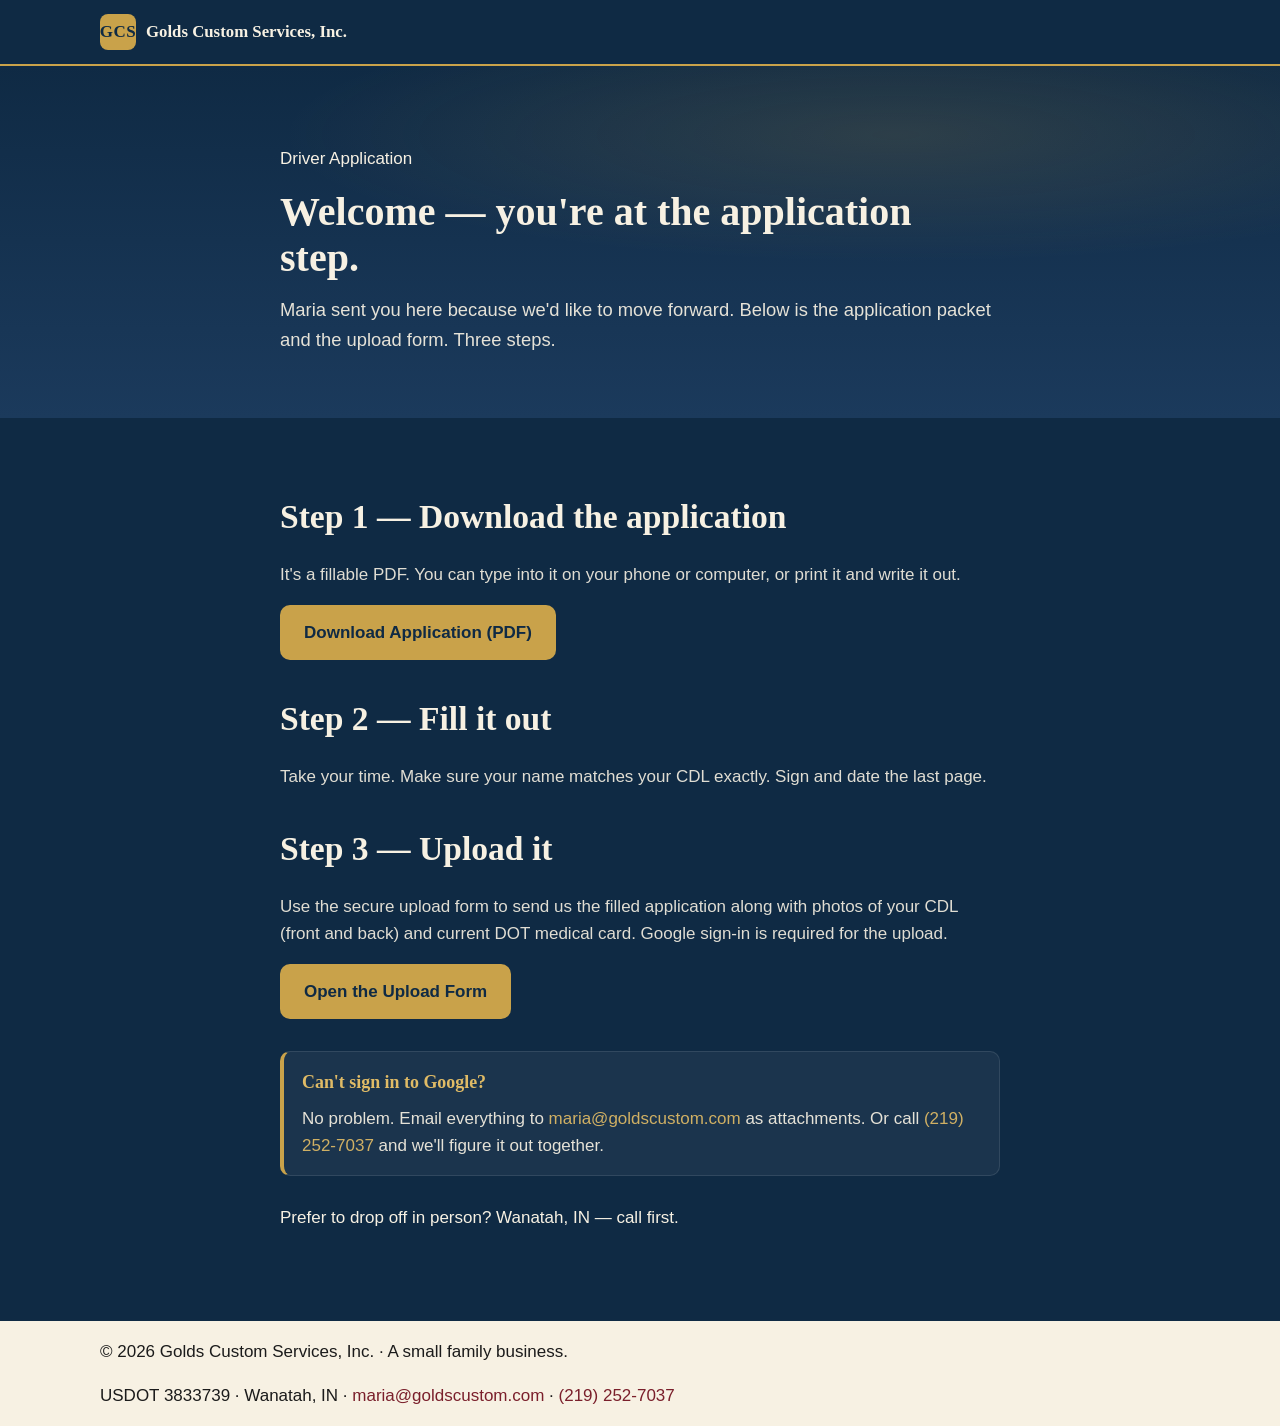
==== apply.html @ ddca77e8 "Initial commit via Netlify [skip ci]" ====
<!DOCTYPE html>
<html lang="en">
<head>
<meta charset="UTF-8" />
<meta name="viewport" content="width=device-width, initial-scale=1.0" />
<meta name="robots" content="noindex, nofollow" />
<title>Driver Application — Golds Custom Services</title>
<meta name="description" content="Driver application packet for Golds Custom Services." />
<meta name="theme-color" content="#0F2A44" />

<link rel="preconnect" href="https://docs.google.com" />
<link rel="stylesheet" href="styles.css" />
</head>
<body>

<header class="site-header" id="top">
  <div class="container nav-row">
    <a class="brand" href="/" aria-label="Golds Custom Services home">
      <span class="brand-mark">GCS</span>
      <span class="brand-name">Golds Custom Services, Inc.</span>
    </a>
  </div>
</header>

<main>

  <section class="hero" aria-label="Driver application">
    <div class="container" style="max-width: 760px;">
      <p class="kicker">Driver Application</p>
      <h1 style="font-family: Georgia, serif; font-size: clamp(1.8rem, 4vw, 2.5rem); color: var(--cream); margin: 8px 0 14px;">Welcome — you're at the application step.</h1>
      <p class="lede" style="color: var(--cream); opacity: .92;">Maria sent you here because we'd like to move forward. Below is the application packet and the upload form. Three steps.</p>
    </div>
  </section>

  <section class="section drivers" aria-label="Application steps">
    <div class="container" style="max-width: 760px;">

      <h2 class="how-it-works" style="margin-top: 0;">Step 1 — Download the application</h2>
      <p style="color: var(--cream); opacity: .9;">It's a fillable PDF. You can type into it on your phone or computer, or print it and write it out.</p>
      <div class="apply-block apply-block--two" style="margin-bottom: 32px;">
        <a class="btn btn-primary btn-download"
           href="Golds_Driver_App_W9_Mobile.pdf"
           target="_blank" rel="noopener" download>
          Download Application (PDF)
        </a>
      </div>

      <h2 class="how-it-works">Step 2 — Fill it out</h2>
      <p style="color: var(--cream); opacity: .9; margin-bottom: 32px;">Take your time. Make sure your name matches your CDL exactly. Sign and date the last page.</p>

      <h2 class="how-it-works">Step 3 — Upload it</h2>
      <p style="color: var(--cream); opacity: .9;">Use the secure upload form to send us the filled application along with photos of your CDL (front and back) and current DOT medical card. Google sign-in is required for the upload.</p>
      <div class="apply-block apply-block--two">
        <a class="btn btn-primary btn-online"
           href="https://docs.google.com/forms/d/e/1FAIpQLSdJqERzoP3X6xSrzCpv7_lyq_BpU5XStxze7qmbUYK9P8Y4fQ/viewform"
           target="_blank" rel="noopener">
          Open the Upload Form
        </a>
      </div>

      <div class="care-block" style="margin-top: 32px;">
        <h3>Can't sign in to Google?</h3>
        <p>No problem. Email everything to <a href="mailto:maria@goldscustom.com" style="color: var(--gold-2);">maria@goldscustom.com</a> as attachments. Or call <a href="tel:+12192527037" style="color: var(--gold-2);">(219) 252-7037</a> and we'll figure it out together.</p>
      </div>

      <p class="dropoff" style="margin-top: 28px;">Prefer to drop off in person? Wanatah, IN — call first.</p>

    </div>
  </section>

</main>

<footer class="site-footer">
  <div class="container footer-row">
    <p>&copy; <span id="year"></span> Golds Custom Services, Inc. &middot; A small family business.</p>
    <p>USDOT 3833739 &middot; Wanatah, IN &middot; <a href="mailto:maria@goldscustom.com">maria@goldscustom.com</a> &middot; <a href="tel:+12192527037">(219) 252-7037</a></p>
  </div>
</footer>

<script src="script.js" defer></script>
</body>
</html>
---- styles.css ----
/* ============================================================
   Golds Custom Services, Inc. — Warm Family Business palette
   navy, burgundy, cream, gold accent
   ============================================================ */

:root {
  --navy: #0F2A44;
  --navy-2: #1B3A5C;
  --burgundy: #7A1F2B;
  --burgundy-2: #9B2A38;
  --cream: #F7F1E3;
  --cream-2: #FBF6E9;
  --gold: #C9A24A;
  --gold-2: #E0BB66;
  --ink: #1B1B1B;
  --muted: #5A5A5A;
  --line: #E4DFCF;

  --max: 1120px;
  --radius: 10px;
  --shadow: 0 6px 24px rgba(15, 42, 68, .12);
  --shadow-lg: 0 14px 40px rgba(15, 42, 68, .18);

  --font-serif: Georgia, "Source Serif Pro", "Iowan Old Style", "Times New Roman", serif;
  --font-sans: -apple-system, BlinkMacSystemFont, "Segoe UI", Roboto, "Helvetica Neue", Arial, sans-serif;
}

* { box-sizing: border-box; }

html { scroll-behavior: smooth; }

body {
  margin: 0;
  font-family: var(--font-sans);
  font-size: 17px;
  line-height: 1.6;
  color: var(--ink);
  background: var(--cream);
  -webkit-font-smoothing: antialiased;
}

img { max-width: 100%; height: auto; display: block; }

a { color: var(--burgundy); text-decoration: none; }
a:hover, a:focus { text-decoration: underline; }

.container {
  width: 100%;
  max-width: var(--max);
  margin: 0 auto;
  padding: 0 20px;
}

.sr-only {
  position: absolute; width: 1px; height: 1px;
  padding: 0; margin: -1px; overflow: hidden;
  clip: rect(0,0,0,0); white-space: nowrap; border: 0;
}

/* ---------- Header / Nav ---------- */

.site-header {
  background: var(--navy);
  color: var(--cream);
  position: sticky; top: 0; z-index: 50;
  box-shadow: 0 2px 0 var(--gold);
}

.nav-row {
  display: flex; align-items: center; justify-content: space-between;
  padding: 14px 20px;
  gap: 12px;
}

.brand { display: flex; align-items: center; gap: 10px; color: var(--cream); }
.brand:hover { text-decoration: none; }
.brand-mark {
  background: var(--gold); color: var(--navy);
  font-family: var(--font-serif); font-weight: 700;
  width: 36px; height: 36px; border-radius: 8px;
  display: inline-flex; align-items: center; justify-content: center;
  letter-spacing: .5px;
}
.brand-name {
  font-family: var(--font-serif);
  font-size: 1.05rem;
  font-weight: 600;
}

.nav-list {
  display: flex; gap: 22px; list-style: none; margin: 0; padding: 0;
}
.nav-list a {
  color: var(--cream); font-weight: 500; padding: 6px 2px;
  border-bottom: 2px solid transparent;
}
.nav-list a:hover, .nav-list a:focus {
  text-decoration: none; border-bottom-color: var(--gold);
}

.nav-toggle {
  display: none; background: transparent; border: 0; cursor: pointer;
  width: 40px; height: 40px; padding: 0;
}
.nav-toggle .bar {
  display: block; width: 22px; height: 2px; background: var(--cream); margin: 5px auto;
}

@media (max-width: 720px) {
  .nav-toggle { display: inline-block; }
  .nav-list {
    position: absolute; top: 100%; right: 0; left: 0;
    background: var(--navy); flex-direction: column; gap: 0;
    padding: 6px 0; display: none;
    border-top: 1px solid rgba(255,255,255,.08);
  }
  .nav-list.is-open { display: flex; }
  .nav-list li { width: 100%; }
  .nav-list a { display: block; padding: 14px 20px; }
}

/* ---------- Hero ---------- */

.hero {
  background:
    radial-gradient(80% 60% at 70% 20%, rgba(201,162,74,.15), transparent 60%),
    linear-gradient(180deg, var(--navy) 0%, var(--navy-2) 100%);
  color: var(--cream);
  padding: 64px 0 56px;
}

.hero-grid {
  display: grid;
  grid-template-columns: 1.05fr .95fr;
  gap: 40px;
  align-items: center;
}

.hero h1 {
  font-family: var(--font-serif);
  font-size: clamp(1.9rem, 4.5vw, 2.85rem);
  line-height: 1.15;
  margin: 0 0 14px;
  color: var(--cream);
}

.hero .lede {
  font-size: 1.15rem;
  margin: 0 0 8px;
  color: var(--cream);
}

.hero .sub {
  color: var(--gold-2);
  margin: 0 0 24px;
  font-weight: 500;
}

.cta-row { display: flex; flex-wrap: wrap; gap: 12px; }

.btn {
  display: inline-block;
  padding: 12px 22px;
  border-radius: var(--radius);
  font-weight: 600;
  border: 2px solid transparent;
  transition: transform .05s ease, background .15s ease, color .15s ease, border-color .15s ease;
}
.btn:hover, .btn:focus { text-decoration: none; transform: translateY(-1px); }
.btn-primary {
  background: var(--gold); color: var(--navy);
}
.btn-primary:hover, .btn-primary:focus { background: var(--gold-2); }
.btn-secondary {
  background: transparent; color: var(--cream);
  border-color: var(--cream);
}
.btn-secondary:hover, .btn-secondary:focus {
  background: var(--cream); color: var(--navy);
}

.hero-photo img {
  border-radius: var(--radius);
  box-shadow: var(--shadow-lg);
  width: 100%;
  max-width: 560px;
  margin-left: auto;
}

@media (max-width: 820px) {
  .hero-grid { grid-template-columns: 1fr; gap: 24px; }
  .hero-photo img { margin: 0 auto; }
}

/* ---------- Generic section ---------- */

.section { padding: 72px 0; }
.section h2 {
  font-family: var(--font-serif);
  font-size: clamp(1.6rem, 3.5vw, 2.1rem);
  margin: 0 0 14px;
  color: var(--navy);
}
.lede { font-size: 1.08rem; color: var(--muted); }

/* ---------- About ---------- */

.about { background: var(--cream-2); }
.about-grid {
  display: grid;
  grid-template-columns: 1.1fr .9fr;
  gap: 40px;
  align-items: center;
}
.about-copy p { margin: 0 0 14px; }
.value-list {
  list-style: none; padding: 0; margin: 18px 0 0;
  display: grid; gap: 10px;
}
.value-list li {
  background: #fff;
  border: 1px solid var(--line);
  border-left: 4px solid var(--burgundy);
  padding: 12px 14px;
  border-radius: 8px;
}
.about-photo {
  margin: 0;
}
.about-photo img {
  width: 100%;
  border-radius: var(--radius);
  box-shadow: var(--shadow);
  border: 1px solid var(--line);
}
.about-photo figcaption {
  text-align: center;
  font-size: .92rem;
  color: var(--muted);
  margin-top: 8px;
  font-style: italic;
}

@media (max-width: 820px) {
  .about-grid { grid-template-columns: 1fr; gap: 24px; }
}

/* ---------- Drivers ---------- */

.drivers {
  background: var(--navy);
  color: var(--cream);
}
.drivers h2 { color: var(--cream); }
.drivers .lede { color: var(--gold-2); }

.drivers-grid {
  display: grid;
  grid-template-columns: 1.1fr .9fr;
  gap: 40px;
  align-items: center;
}

.reasons {
  list-style: none; counter-reset: r;
  padding: 0; margin: 18px 0 28px;
  display: grid; gap: 10px;
}
.reasons li {
  position: relative;
  padding: 14px 14px 14px 56px;
  background: rgba(255,255,255,.04);
  border: 1px solid rgba(255,255,255,.08);
  border-radius: 10px;
  counter-increment: r;
}
.reasons li::before {
  content: counter(r);
  position: absolute; left: 12px; top: 50%; transform: translateY(-50%);
  width: 32px; height: 32px; border-radius: 50%;
  background: var(--gold); color: var(--navy);
  display: inline-flex; align-items: center; justify-content: center;
  font-weight: 700; font-family: var(--font-serif);
}
.reasons strong { color: var(--cream); }

.care-block {
  background: rgba(255,255,255,.05);
  border: 1px solid rgba(255,255,255,.1);
  border-left: 4px solid var(--gold);
  border-radius: 10px;
  padding: 16px 18px;
  margin: 8px 0 22px;
}
.care-block h3 {
  margin: 0 0 8px;
  font-family: var(--font-serif);
  color: var(--gold-2);
  font-size: 1.12rem;
}
.care-block p {
  margin: 0;
  color: var(--cream);
  opacity: .92;
}

.brokers-note {
  margin-top: 14px;
  font-size: .92rem;
  color: var(--muted);
  border-top: 1px dashed var(--line);
  padding-top: 12px;
}

.apply-block {
  margin-top: 8px;
}
.apply-block .reassurance {
  margin: 12px 0 0;
  color: var(--cream);
  opacity: .85;
  font-size: .98rem;
}

.drivers-photo { margin: 0; }
.drivers-photo img {
  width: 100%;
  border-radius: var(--radius);
  box-shadow: var(--shadow-lg);
}

@media (max-width: 820px) {
  .drivers-grid { grid-template-columns: 1fr; gap: 24px; }
}

/* ---------- Contact ---------- */

.contact { background: var(--cream); }
.contact-grid {
  display: grid;
  grid-template-columns: 1fr;
  gap: 28px;
  align-items: start;
  max-width: 760px;
  margin: 0 auto;
}
.contact-list {
  list-style: none; padding: 0; margin: 16px 0 0;
  display: grid; gap: 12px;
}
.contact-list li {
  display: grid;
  grid-template-columns: 70px 1fr;
  align-items: center;
  background: #fff;
  border: 1px solid var(--line);
  border-radius: 8px;
  padding: 12px 14px;
}
.contact-list .label {
  font-weight: 600; color: var(--navy);
  font-family: var(--font-serif);
}
.contact-form {
  background: #fff;
  border: 1px solid var(--line);
  border-radius: var(--radius);
  padding: 8px;
  box-shadow: var(--shadow);
  min-height: 540px;
  width: 100%;
}
.contact-form iframe {
  display: block;
  width: 100% !important;
  max-width: 100%;
  height: 1100px;
  border: 0;
  border-radius: 6px;
}

@media (max-width: 720px) {
  .contact-form { padding: 4px; min-height: 0; }
  .contact-form iframe { height: 1600px; }
}

@media (max-width: 820px) {
  .contact-grid { grid-template-columns: 
/* ---------- Drivers — Hiring section ---------- */

.kicker {
  display: inline-block;
  background: var(--gold);
  color: var(--navy);
  font-weight: 700;
  letter-spacing: .12em;
  text-transform: uppercase;
  font-size: .78rem;
  padding: 4px 10px;
  border-radius: 4px;
  margin: 0 0 10px;
}

.benefits {
  list-style: none; padding: 0; margin: 16px 0 18px;
  display: grid; gap: 10px;
}
.benefits li {
  background: rgba(255,255,255,.04);
  border: 1px solid rgba(255,255,255,.08);
  border-left: 3px solid var(--gold);
  border-radius: 8px;
  padding: 12px 14px;
}
.benefits strong { color: var(--cream); display: block; margin-bottom: 2px; }

.requirements {
  margin: 6px 0 18px;
  color: var(--cream);
  opacity: .9;
  font-size: .98rem;
  border-top: 1px dashed rgba(255,255,255,.2);
  border-bottom: 1px dashed rgba(255,255,255,.2);
  padding: 12px 0;
}

.btn-download::before {
  content: "↓ ";
  font-weight: 700;
  margin-right: 4px;
}

.steps {
  list-style: none; counter-reset: step;
  padding: 0; margin: 22px 0 14px;
  display: grid; gap: 12px;
}
.steps li {
  position: relative;
  padding: 14px 14px 14px 60px;
  background: rgba(255,255,255,.04);
  border: 1px solid rgba(255,255,255,.08);
  border-radius: 10px;
  counter-increment: step;
}
.steps li::before {
  content: counter(step);
  position: absolute; left: 12px; top: 16px;
  width: 36px; height: 36px; border-radius: 50%;
  background: var(--gold); color: var(--navy);
  display: inline-flex; align-items: center; justify-content: center;
  font-weight: 700; font-family: var(--font-serif);
  font-size: 1.05rem;
}
.steps h4 {
  margin: 0 0 4px;
  font-family: var(--font-serif);
  color: var(--cream);
  font-size: 1.05rem;
}
.steps p {
  margin: 0;
  color: var(--cream);
  opacity: .88;
  font-size: .96rem;
}
.steps a { color: var(--gold-2); }
.steps a:hover { color: var(--cream); }

.dropoff {
  margin-top: 14px;
  font-size: .95rem;
  color: var(--gold-2);
  font-style: italic;
}

/* ---------- Apply block: two CTAs side-by-side ---------- */
.apply-block--two {
  display: flex;
  flex-wrap: wrap;
  gap: 12px;
  align-items: center;
  margin: 8px 0 18px;
}
.apply-block--two .btn { margin: 0; }
.btn-online::before {
  content: "↗ ";
  font-weight: 700;
  margin-right: 4px;
}

.how-it-works {
  margin: 26px 0 8px;
  font-family: var(--font-serif);
  color: var(--gold-2);
  font-size: 1.18rem;
  letter-spacing: .01em;
}
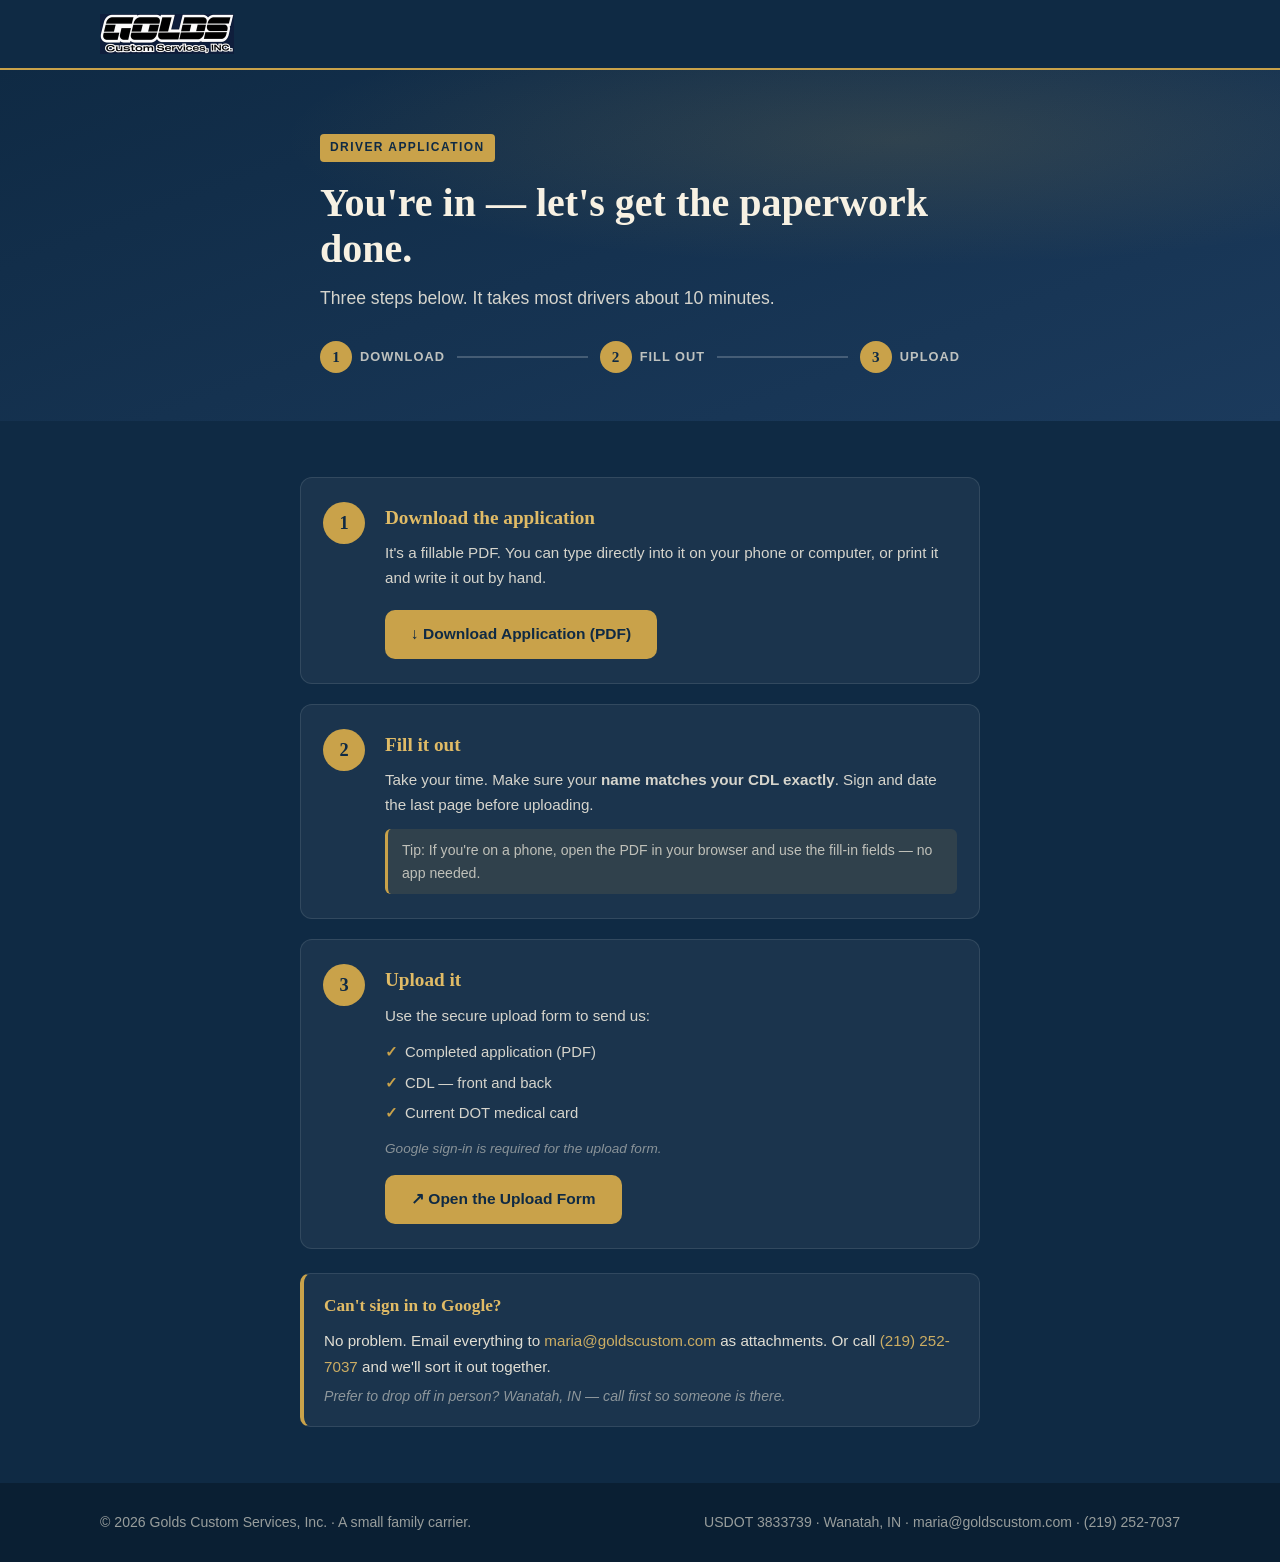
==== commit f88d3d16: "Redesign: drivers-first copy, real logo, enhanced photos, favicon - index.html: driver-first headlin" ====
--- a/apply.html
+++ b/apply.html
@@ -8,6 +8,7 @@
 <meta name="description" content="Driver application packet for Golds Custom Services." />
 <meta name="theme-color" content="#0F2A44" />
 
+<link rel="icon" type="image/png" href="img/favicon.png" />
 <link rel="preconnect" href="https://docs.google.com" />
 <link rel="stylesheet" href="styles.css" />
 </head>
@@ -16,54 +17,86 @@
 <header class="site-header" id="top">
   <div class="container nav-row">
     <a class="brand" href="/" aria-label="Golds Custom Services home">
-      <span class="brand-mark">GCS</span>
-      <span class="brand-name">Golds Custom Services, Inc.</span>
+      <img src="img/logo-nav.png" alt="Golds Custom Services, Inc." class="brand-logo" width="134" height="40" />
     </a>
   </div>
 </header>
 
 <main>
 
-  <section class="hero" aria-label="Driver application">
-    <div class="container" style="max-width: 760px;">
+  <section class="hero apply-hero" aria-label="Driver application">
+    <div class="container apply-hero-inner">
       <p class="kicker">Driver Application</p>
-      <h1 style="font-family: Georgia, serif; font-size: clamp(1.8rem, 4vw, 2.5rem); color: var(--cream); margin: 8px 0 14px;">Welcome — you're at the application step.</h1>
-      <p class="lede" style="color: var(--cream); opacity: .92;">Maria sent you here because we'd like to move forward. Below is the application packet and the upload form. Three steps.</p>
+      <h1>You're in — let's get the paperwork done.</h1>
+      <p class="lede apply-lede">Three steps below. It takes most drivers about 10 minutes.</p>
+      <div class="apply-progress" aria-label="Application steps overview">
+        <div class="progress-step">
+          <span class="progress-num">1</span>
+          <span class="progress-label">Download</span>
+        </div>
+        <span class="progress-connector" aria-hidden="true"></span>
+        <div class="progress-step">
+          <span class="progress-num">2</span>
+          <span class="progress-label">Fill Out</span>
+        </div>
+        <span class="progress-connector" aria-hidden="true"></span>
+        <div class="progress-step">
+          <span class="progress-num">3</span>
+          <span class="progress-label">Upload</span>
+        </div>
+      </div>
     </div>
   </section>
 
-  <section class="section drivers" aria-label="Application steps">
-    <div class="container" style="max-width: 760px;">
+  <section class="section apply-steps" aria-label="Application steps">
+    <div class="container apply-container">
 
-      <h2 class="how-it-works" style="margin-top: 0;">Step 1 — Download the application</h2>
-      <p style="color: var(--cream); opacity: .9;">It's a fillable PDF. You can type into it on your phone or computer, or print it and write it out.</p>
-      <div class="apply-block apply-block--two" style="margin-bottom: 32px;">
-        <a class="btn btn-primary btn-download"
-           href="Golds_Driver_App_W9_Mobile.pdf"
-           target="_blank" rel="noopener" download>
-          Download Application (PDF)
-        </a>
+      <div class="apply-step-card">
+        <div class="apply-step-num" aria-hidden="true">1</div>
+        <div class="apply-step-body">
+          <h2>Download the application</h2>
+          <p>It's a fillable PDF. You can type directly into it on your phone or computer, or print it and write it out by hand.</p>
+          <a class="btn btn-primary btn-download"
+             href="golds_driver_app_w9_mobile.pdf"
+             target="_blank" rel="noopener" download>
+            Download Application (PDF)
+          </a>
+        </div>
       </div>
 
-      <h2 class="how-it-works">Step 2 — Fill it out</h2>
-      <p style="color: var(--cream); opacity: .9; margin-bottom: 32px;">Take your time. Make sure your name matches your CDL exactly. Sign and date the last page.</p>
-
-      <h2 class="how-it-works">Step 3 — Upload it</h2>
-      <p style="color: var(--cream); opacity: .9;">Use the secure upload form to send us the filled application along with photos of your CDL (front and back) and current DOT medical card. Google sign-in is required for the upload.</p>
-      <div class="apply-block apply-block--two">
-        <a class="btn btn-primary btn-online"
-           href="https://docs.google.com/forms/d/e/1FAIpQLSdJqERzoP3X6xSrzCpv7_lyq_BpU5XStxze7qmbUYK9P8Y4fQ/viewform"
-           target="_blank" rel="noopener">
-          Open the Upload Form
-        </a>
+      <div class="apply-step-card">
+        <div class="apply-step-num" aria-hidden="true">2</div>
+        <div class="apply-step-body">
+          <h2>Fill it out</h2>
+          <p>Take your time. Make sure your <strong>name matches your CDL exactly</strong>. Sign and date the last page before uploading.</p>
+          <p class="apply-tip">Tip: If you're on a phone, open the PDF in your browser and use the fill-in fields — no app needed.</p>
+        </div>
       </div>
 
-      <div class="care-block" style="margin-top: 32px;">
-        <h3>Can't sign in to Google?</h3>
-        <p>No problem. Email everything to <a href="mailto:maria@goldscustom.com" style="color: var(--gold-2);">maria@goldscustom.com</a> as attachments. Or call <a href="tel:+12192527037" style="color: var(--gold-2);">(219) 252-7037</a> and we'll figure it out together.</p>
+      <div class="apply-step-card">
+        <div class="apply-step-num" aria-hidden="true">3</div>
+        <div class="apply-step-body">
+          <h2>Upload it</h2>
+          <p>Use the secure upload form to send us:</p>
+          <ul class="upload-checklist">
+            <li>Completed application (PDF)</li>
+            <li>CDL — front and back</li>
+            <li>Current DOT medical card</li>
+          </ul>
+          <p class="apply-note-small">Google sign-in is required for the upload form.</p>
+          <a class="btn btn-primary btn-online"
+             href="https://docs.google.com/forms/d/e/1FAIpQLSdJqERzoP3X6xSrzCpv7_lyq_BpU5XStxze7qmbUYK9P8Y4fQ/viewform"
+             target="_blank" rel="noopener">
+            Open the Upload Form
+          </a>
+        </div>
       </div>
 
-      <p class="dropoff" style="margin-top: 28px;">Prefer to drop off in person? Wanatah, IN — call first.</p>
+      <div class="care-block apply-fallback">
+        <h3>Can't sign in to Google?</h3>
+        <p>No problem. Email everything to <a href="mailto:maria@goldscustom.com">maria@goldscustom.com</a> as attachments. Or call <a href="tel:+12192527037">(219) 252-7037</a> and we'll sort it out together.</p>
+        <p class="dropoff-note">Prefer to drop off in person? Wanatah, IN — call first so someone is there.</p>
+      </div>
 
     </div>
   </section>
@@ -72,7 +105,7 @@
 
 <footer class="site-footer">
   <div class="container footer-row">
-    <p>&copy; <span id="year"></span> Golds Custom Services, Inc. &middot; A small family business.</p>
+    <p>&copy; <span id="year"></span> Golds Custom Services, Inc. &middot; A small family carrier.</p>
     <p>USDOT 3833739 &middot; Wanatah, IN &middot; <a href="mailto:maria@goldscustom.com">maria@goldscustom.com</a> &middot; <a href="tel:+12192527037">(219) 252-7037</a></p>
   </div>
 </footer>
--- a/styles.css
+++ b/styles.css
@@ -1,46 +1,47 @@
 /* ============================================================
-   Golds Custom Services, Inc. — Warm Family Business palette
-   navy, burgundy, cream, gold accent
+   Golds Custom Services, Inc.
+   Palette: navy, burgundy, cream, gold
    ============================================================ */
 
 :root {
-  --navy: #0F2A44;
-  --navy-2: #1B3A5C;
-  --burgundy: #7A1F2B;
+  --navy:       #0F2A44;
+  --navy-2:     #1B3A5C;
+  --navy-3:     #0A1F33;
+  --burgundy:   #7A1F2B;
   --burgundy-2: #9B2A38;
-  --cream: #F7F1E3;
-  --cream-2: #FBF6E9;
-  --gold: #C9A24A;
-  --gold-2: #E0BB66;
-  --ink: #1B1B1B;
-  --muted: #5A5A5A;
-  --line: #E4DFCF;
-
-  --max: 1120px;
-  --radius: 10px;
-  --shadow: 0 6px 24px rgba(15, 42, 68, .12);
-  --shadow-lg: 0 14px 40px rgba(15, 42, 68, .18);
+  --cream:      #F7F1E3;
+  --cream-2:    #FBF6E9;
+  --gold:       #C9A24A;
+  --gold-2:     #E0BB66;
+  --ink:        #1B1B1B;
+  --muted:      #5A5A5A;
+  --line:       #E4DFCF;
+
+  --max:       1120px;
+  --radius:    10px;
+  --shadow:    0 4px 18px rgba(15, 42, 68, .10);
+  --shadow-lg: 0 12px 36px rgba(15, 42, 68, .18);
 
   --font-serif: Georgia, "Source Serif Pro", "Iowan Old Style", "Times New Roman", serif;
-  --font-sans: -apple-system, BlinkMacSystemFont, "Segoe UI", Roboto, "Helvetica Neue", Arial, sans-serif;
-}
-
-* { box-sizing: border-box; }
-
+  --font-sans:  -apple-system, BlinkMacSystemFont, "Segoe UI", Roboto, "Helvetica Neue", Arial, sans-serif;
+}
+
+/* ---------- Reset & Base ---------- */
+
+*, *::before, *::after { box-sizing: border-box; }
 html { scroll-behavior: smooth; }
 
 body {
   margin: 0;
   font-family: var(--font-sans);
   font-size: 17px;
-  line-height: 1.6;
+  line-height: 1.65;
   color: var(--ink);
   background: var(--cream);
   -webkit-font-smoothing: antialiased;
 }
 
 img { max-width: 100%; height: auto; display: block; }
-
 a { color: var(--burgundy); text-decoration: none; }
 a:hover, a:focus { text-decoration: underline; }
 
@@ -57,6 +58,9 @@
   clip: rect(0,0,0,0); white-space: nowrap; border: 0;
 }
 
+/* ---------- Scroll offset for sticky nav ---------- */
+[id] { scroll-margin-top: 72px; }
+
 /* ---------- Header / Nav ---------- */
 
 .site-header {
@@ -72,19 +76,14 @@
   gap: 12px;
 }
 
-.brand { display: flex; align-items: center; gap: 10px; color: var(--cream); }
-.brand:hover { text-decoration: none; }
-.brand-mark {
-  background: var(--gold); color: var(--navy);
-  font-family: var(--font-serif); font-weight: 700;
-  width: 36px; height: 36px; border-radius: 8px;
-  display: inline-flex; align-items: center; justify-content: center;
-  letter-spacing: .5px;
-}
-.brand-name {
-  font-family: var(--font-serif);
-  font-size: 1.05rem;
-  font-weight: 600;
+.brand { display: flex; align-items: center; color: var(--cream); }
+.brand:hover { text-decoration: none; opacity: .88; }
+
+.brand-logo {
+  display: block;
+  height: 40px;
+  width: auto;
+  max-width: 200px;
 }
 
 .nav-list {
@@ -93,6 +92,7 @@
 .nav-list a {
   color: var(--cream); font-weight: 500; padding: 6px 2px;
   border-bottom: 2px solid transparent;
+  transition: border-color .15s;
 }
 .nav-list a:hover, .nav-list a:focus {
   text-decoration: none; border-bottom-color: var(--gold);
@@ -113,20 +113,66 @@
     background: var(--navy); flex-direction: column; gap: 0;
     padding: 6px 0; display: none;
     border-top: 1px solid rgba(255,255,255,.08);
+    box-shadow: 0 8px 20px rgba(0,0,0,.25);
   }
   .nav-list.is-open { display: flex; }
   .nav-list li { width: 100%; }
   .nav-list a { display: block; padding: 14px 20px; }
 }
 
+/* ---------- Buttons ---------- */
+
+.btn {
+  display: inline-block;
+  padding: 13px 24px;
+  border-radius: var(--radius);
+  font-weight: 600;
+  font-size: .97rem;
+  border: 2px solid transparent;
+  transition: transform .06s ease, background .15s ease, color .15s ease, border-color .15s ease;
+  cursor: pointer;
+  line-height: 1.2;
+}
+.btn:hover, .btn:focus { text-decoration: none; transform: translateY(-2px); }
+.btn:active { transform: translateY(0); }
+
+.btn-primary  { background: var(--gold); color: var(--navy); }
+.btn-primary:hover, .btn-primary:focus { background: var(--gold-2); }
+
+.btn-secondary {
+  background: transparent; color: var(--cream);
+  border-color: rgba(255,255,255,.65);
+}
+.btn-secondary:hover, .btn-secondary:focus {
+  background: var(--cream); color: var(--navy); border-color: var(--cream);
+}
+
+.btn-download::before { content: "↓ "; font-weight: 700; }
+.btn-online::before   { content: "↗ "; font-weight: 700; }
+
+/* ---------- Kicker badge ---------- */
+
+.kicker {
+  display: inline-block;
+  background: var(--gold);
+  color: var(--navy);
+  font-weight: 700;
+  letter-spacing: .12em;
+  text-transform: uppercase;
+  font-size: .75rem;
+  padding: 4px 10px;
+  border-radius: 4px;
+  margin: 0 0 10px;
+}
+
 /* ---------- Hero ---------- */
 
 .hero {
   background:
     radial-gradient(80% 60% at 70% 20%, rgba(201,162,74,.15), transparent 60%),
-    linear-gradient(180deg, var(--navy) 0%, var(--navy-2) 100%);
-  color: var(--cream);
-  padding: 64px 0 56px;
+    linear-gradient(160deg, var(--navy) 0%, var(--navy-2) 100%);
+  color: var(--cream);
+  padding: 64px 0 0;
 }
 
 .hero-grid {
@@ -134,50 +180,35 @@
   grid-template-columns: 1.05fr .95fr;
   gap: 40px;
   align-items: center;
+  padding-bottom: 56px;
+}
+
+.hero-eyebrow {
+  font-size: .8rem;
+  font-weight: 600;
+  letter-spacing: .1em;
+  text-transform: uppercase;
+  color: var(--gold-2);
+  margin: 0 0 14px;
+  opacity: .9;
 }
 
 .hero h1 {
   font-family: var(--font-serif);
-  font-size: clamp(1.9rem, 4.5vw, 2.85rem);
-  line-height: 1.15;
-  margin: 0 0 14px;
+  font-size: clamp(1.85rem, 4.2vw, 2.75rem);
+  line-height: 1.18;
+  margin: 0 0 16px;
   color: var(--cream);
 }
 
 .hero .lede {
-  font-size: 1.15rem;
-  margin: 0 0 8px;
-  color: var(--cream);
-}
-
-.hero .sub {
-  color: var(--gold-2);
-  margin: 0 0 24px;
-  font-weight: 500;
+  font-size: 1.1rem;
+  margin: 0 0 28px;
+  color: rgba(247,241,227,.85);
+  line-height: 1.65;
 }
 
 .cta-row { display: flex; flex-wrap: wrap; gap: 12px; }
-
-.btn {
-  display: inline-block;
-  padding: 12px 22px;
-  border-radius: var(--radius);
-  font-weight: 600;
-  border: 2px solid transparent;
-  transition: transform .05s ease, background .15s ease, color .15s ease, border-color .15s ease;
-}
-.btn:hover, .btn:focus { text-decoration: none; transform: translateY(-1px); }
-.btn-primary {
-  background: var(--gold); color: var(--navy);
-}
-.btn-primary:hover, .btn-primary:focus { background: var(--gold-2); }
-.btn-secondary {
-  background: transparent; color: var(--cream);
-  border-color: var(--cream);
-}
-.btn-secondary:hover, .btn-secondary:focus {
-  background: var(--cream); color: var(--navy);
-}
 
 .hero-photo img {
   border-radius: var(--radius);
@@ -187,142 +218,222 @@
   margin-left: auto;
 }
 
+/* Trust bar */
+.trust-bar {
+  background: var(--navy-3);
+  border-top: 1px solid rgba(255,255,255,.08);
+  padding: 13px 0;
+}
+.trust-bar-inner {
+  display: flex;
+  flex-wrap: wrap;
+  align-items: center;
+  justify-content: center;
+  gap: 4px 0;
+}
+.trust-item {
+  font-size: .8rem;
+  color: rgba(247,241,227,.7);
+  padding: 0 18px;
+  white-space: nowrap;
+}
+.trust-item strong { color: var(--gold-2); }
+.trust-divider {
+  width: 1px; height: 14px;
+  background: rgba(255,255,255,.18);
+  flex-shrink: 0;
+}
+
 @media (max-width: 820px) {
-  .hero-grid { grid-template-columns: 1fr; gap: 24px; }
+  .hero-grid { grid-template-columns: 1fr; gap: 24px; padding-bottom: 40px; }
   .hero-photo img { margin: 0 auto; }
+  .trust-divider { display: none; }
+  .trust-item { padding: 3px 12px; }
 }
 
 /* ---------- Generic section ---------- */
 
 .section { padding: 72px 0; }
+
 .section h2 {
   font-family: var(--font-serif);
   font-size: clamp(1.6rem, 3.5vw, 2.1rem);
   margin: 0 0 14px;
   color: var(--navy);
 }
-.lede { font-size: 1.08rem; color: var(--muted); }
-
-/* ---------- About ---------- */
-
-.about { background: var(--cream-2); }
-.about-grid {
+
+/* ---------- Why Golds (about) ---------- */
+
+.why { background: var(--cream-2); }
+
+.why-grid {
   display: grid;
   grid-template-columns: 1.1fr .9fr;
-  gap: 40px;
+  gap: 48px;
   align-items: center;
 }
-.about-copy p { margin: 0 0 14px; }
+
+.why-copy p { margin: 0 0 14px; }
+
 .value-list {
-  list-style: none; padding: 0; margin: 18px 0 0;
+  list-style: none; padding: 0; margin: 22px 0 0;
   display: grid; gap: 10px;
 }
 .value-list li {
   background: #fff;
   border: 1px solid var(--line);
   border-left: 4px solid var(--burgundy);
-  padding: 12px 14px;
+  padding: 13px 16px;
   border-radius: 8px;
-}
-.about-photo {
-  margin: 0;
-}
-.about-photo img {
+  font-size: .97rem;
+}
+
+.why-photo { margin: 0; }
+.why-photo img {
   width: 100%;
   border-radius: var(--radius);
   box-shadow: var(--shadow);
   border: 1px solid var(--line);
 }
-.about-photo figcaption {
+.why-photo figcaption {
   text-align: center;
-  font-size: .92rem;
+  font-size: .88rem;
   color: var(--muted);
   margin-top: 8px;
   font-style: italic;
 }
 
 @media (max-width: 820px) {
-  .about-grid { grid-template-columns: 1fr; gap: 24px; }
-}
-
-/* ---------- Drivers ---------- */
+  .why-grid { grid-template-columns: 1fr; gap: 28px; }
+  .why-photo { order: -1; }
+}
+
+/* ---------- Drivers / Hiring ---------- */
 
 .drivers {
   background: var(--navy);
   color: var(--cream);
 }
 .drivers h2 { color: var(--cream); }
-.drivers .lede { color: var(--gold-2); }
+.drivers .lede {
+  color: rgba(247,241,227,.8);
+  font-size: 1.05rem;
+  margin: 0 0 24px;
+}
 
 .drivers-grid {
   display: grid;
-  grid-template-columns: 1.1fr .9fr;
-  gap: 40px;
-  align-items: center;
-}
-
-.reasons {
-  list-style: none; counter-reset: r;
-  padding: 0; margin: 18px 0 28px;
+  grid-template-columns: 1.15fr .85fr;
+  gap: 48px;
+  align-items: start;
+}
+
+/* Benefit cards */
+.benefits {
+  list-style: none; padding: 0; margin: 0 0 22px;
   display: grid; gap: 10px;
 }
-.reasons li {
+.benefits li {
+  display: flex;
+  align-items: flex-start;
+  gap: 14px;
+  background: rgba(255,255,255,.05);
+  border: 1px solid rgba(255,255,255,.09);
+  border-left: 3px solid var(--gold);
+  border-radius: 9px;
+  padding: 14px 16px;
+}
+.benefit-icon {
+  font-size: 1.25rem;
+  line-height: 1;
+  flex-shrink: 0;
+  margin-top: 3px;
+}
+.benefits strong {
+  color: var(--cream);
+  display: block;
+  margin-bottom: 3px;
+  font-size: .97rem;
+}
+.benefits li div {
+  font-size: .94rem;
+  color: rgba(247,241,227,.82);
+  line-height: 1.55;
+}
+
+.requirements {
+  margin: 0 0 20px;
+  color: rgba(247,241,227,.85);
+  font-size: .94rem;
+  border-top: 1px dashed rgba(255,255,255,.18);
+  border-bottom: 1px dashed rgba(255,255,255,.18);
+  padding: 12px 0;
+}
+
+.apply-block { margin: 0 0 28px; }
+.apply-note {
+  margin: 10px 0 0;
+  font-size: .88rem;
+  color: rgba(247,241,227,.6);
+  font-style: italic;
+}
+
+/* How it works */
+.how-it-works {
+  margin: 0 0 10px;
+  font-family: var(--font-serif);
+  color: var(--gold-2);
+  font-size: 1.12rem;
+  letter-spacing: .01em;
+}
+
+.steps {
+  list-style: none; counter-reset: step;
+  padding: 0; margin: 0 0 16px;
+  display: grid; gap: 10px;
+}
+.steps li {
   position: relative;
-  padding: 14px 14px 14px 56px;
+  padding: 14px 16px 14px 62px;
   background: rgba(255,255,255,.04);
   border: 1px solid rgba(255,255,255,.08);
   border-radius: 10px;
-  counter-increment: r;
-}
-.reasons li::before {
-  content: counter(r);
-  position: absolute; left: 12px; top: 50%; transform: translateY(-50%);
-  width: 32px; height: 32px; border-radius: 50%;
+  counter-increment: step;
+}
+.steps li::before {
+  content: counter(step);
+  position: absolute; left: 14px; top: 14px;
+  width: 34px; height: 34px; border-radius: 50%;
   background: var(--gold); color: var(--navy);
   display: inline-flex; align-items: center; justify-content: center;
   font-weight: 700; font-family: var(--font-serif);
-}
-.reasons strong { color: var(--cream); }
-
-.care-block {
-  background: rgba(255,255,255,.05);
-  border: 1px solid rgba(255,255,255,.1);
-  border-left: 4px solid var(--gold);
-  border-radius: 10px;
-  padding: 16px 18px;
-  margin: 8px 0 22px;
-}
-.care-block h3 {
-  margin: 0 0 8px;
+  font-size: 1rem;
+}
+.steps h4 {
+  margin: 0 0 4px;
   font-family: var(--font-serif);
+  color: var(--cream);
+  font-size: 1rem;
+}
+.steps p {
+  margin: 0;
+  color: rgba(247,241,227,.8);
+  font-size: .93rem;
+  line-height: 1.55;
+}
+.steps a { color: var(--gold-2); }
+.steps a:hover { color: var(--cream); }
+
+.dropoff {
+  margin: 0;
+  font-size: .93rem;
   color: var(--gold-2);
-  font-size: 1.12rem;
-}
-.care-block p {
-  margin: 0;
-  color: var(--cream);
-  opacity: .92;
-}
-
-.brokers-note {
-  margin-top: 14px;
-  font-size: .92rem;
-  color: var(--muted);
-  border-top: 1px dashed var(--line);
-  padding-top: 12px;
-}
-
-.apply-block {
-  margin-top: 8px;
-}
-.apply-block .reassurance {
-  margin: 12px 0 0;
-  color: var(--cream);
-  opacity: .85;
-  font-size: .98rem;
-}
-
-.drivers-photo { margin: 0; }
+  font-style: italic;
+}
+.dropoff a { color: var(--gold-2); }
+.dropoff a:hover { color: var(--cream); }
+
+.drivers-photo { margin: 0; position: sticky; top: 90px; }
 .drivers-photo img {
   width: 100%;
   border-radius: var(--radius);
@@ -330,27 +441,40 @@
 }
 
 @media (max-width: 820px) {
-  .drivers-grid { grid-template-columns: 1fr; gap: 24px; }
+  .drivers-grid { grid-template-columns: 1fr; gap: 28px; }
+  .drivers-photo { position: static; order: -1; }
 }
 
 /* ---------- Contact ---------- */
 
 .contact { background: var(--cream); }
-.contact-grid {
+
+.contact-header {
+  text-align: center;
+  margin-bottom: 32px;
+}
+.contact-sub {
+  color: var(--muted);
+  font-size: 1.05rem;
+  margin: 6px 0 0;
+}
+
+.contact-body {
   display: grid;
-  grid-template-columns: 1fr;
+  grid-template-columns: 280px 1fr;
   gap: 28px;
+  max-width: 900px;
+  margin: 0 auto;
   align-items: start;
-  max-width: 760px;
-  margin: 0 auto;
-}
+}
+
 .contact-list {
-  list-style: none; padding: 0; margin: 16px 0 0;
-  display: grid; gap: 12px;
+  list-style: none; padding: 0; margin: 0 0 16px;
+  display: grid; gap: 10px;
 }
 .contact-list li {
   display: grid;
-  grid-template-columns: 70px 1fr;
+  grid-template-columns: 80px 1fr;
   align-items: center;
   background: #fff;
   border: 1px solid var(--line);
@@ -358,16 +482,26 @@
   padding: 12px 14px;
 }
 .contact-list .label {
-  font-weight: 600; color: var(--navy);
+  font-weight: 700; color: var(--navy);
   font-family: var(--font-serif);
-}
+  font-size: .93rem;
+}
+
+.brokers-note {
+  font-size: .88rem;
+  color: var(--muted);
+  border-top: 1px dashed var(--line);
+  padding-top: 12px;
+  margin: 0;
+  line-height: 1.55;
+}
+
 .contact-form {
   background: #fff;
   border: 1px solid var(--line);
   border-radius: var(--radius);
   padding: 8px;
   box-shadow: var(--shadow);
-  min-height: 540px;
   width: 100%;
 }
 .contact-form iframe {
@@ -379,102 +513,203 @@
   border-radius: 6px;
 }
 
+@media (max-width: 820px) {
+  .contact-body { grid-template-columns: 1fr; gap: 20px; }
+}
 @media (max-width: 720px) {
-  .contact-form { padding: 4px; min-height: 0; }
+  .contact-form { padding: 4px; }
   .contact-form iframe { height: 1600px; }
 }
 
-@media (max-width: 820px) {
-  .contact-grid { grid-template-columns: 
-/* ---------- Drivers — Hiring section ---------- */
-
-.kicker {
-  display: inline-block;
-  background: var(--gold);
-  color: var(--navy);
-  font-weight: 700;
-  letter-spacing: .12em;
-  text-transform: uppercase;
-  font-size: .78rem;
-  padding: 4px 10px;
-  border-radius: 4px;
-  margin: 0 0 10px;
-}
-
-.benefits {
-  list-style: none; padding: 0; margin: 16px 0 18px;
-  display: grid; gap: 10px;
-}
-.benefits li {
-  background: rgba(255,255,255,.04);
-  border: 1px solid rgba(255,255,255,.08);
-  border-left: 3px solid var(--gold);
-  border-radius: 8px;
-  padding: 12px 14px;
-}
-.benefits strong { color: var(--cream); display: block; margin-bottom: 2px; }
-
-.requirements {
-  margin: 6px 0 18px;
+/* ---------- Footer ---------- */
+
+.site-footer {
+  background: var(--navy-3);
+  color: rgba(247,241,227,.6);
+  padding: 28px 0;
+  font-size: .88rem;
+}
+.footer-row {
+  display: flex;
+  flex-wrap: wrap;
+  justify-content: space-between;
+  gap: 8px;
+}
+.footer-row p { margin: 0; }
+.site-footer a { color: rgba(247,241,227,.6); }
+.site-footer a:hover { color: var(--gold-2); text-decoration: none; }
+
+@media (max-width: 600px) {
+  .footer-row { flex-direction: column; gap: 6px; }
+}
+
+/* ---------- Care block (shared) ---------- */
+
+.care-block {
+  background: rgba(255,255,255,.05);
+  border: 1px solid rgba(255,255,255,.1);
+  border-left: 4px solid var(--gold);
+  border-radius: 10px;
+  padding: 18px 20px;
+}
+.care-block h3 {
+  margin: 0 0 8px;
+  font-family: var(--font-serif);
+  color: var(--gold-2);
+  font-size: 1.08rem;
+}
+.care-block p {
+  margin: 0 0 6px;
   color: var(--cream);
   opacity: .9;
-  font-size: .98rem;
-  border-top: 1px dashed rgba(255,255,255,.2);
-  border-bottom: 1px dashed rgba(255,255,255,.2);
-  padding: 12px 0;
-}
-
-.btn-download::before {
-  content: "↓ ";
-  font-weight: 700;
-  margin-right: 4px;
-}
-
-.steps {
-  list-style: none; counter-reset: step;
-  padding: 0; margin: 22px 0 14px;
-  display: grid; gap: 12px;
-}
-.steps li {
-  position: relative;
-  padding: 14px 14px 14px 60px;
-  background: rgba(255,255,255,.04);
-  border: 1px solid rgba(255,255,255,.08);
-  border-radius: 10px;
-  counter-increment: step;
-}
-.steps li::before {
-  content: counter(step);
-  position: absolute; left: 12px; top: 16px;
-  width: 36px; height: 36px; border-radius: 50%;
+  font-size: .95rem;
+}
+.care-block p:last-child { margin: 0; }
+.care-block a { color: var(--gold-2); }
+.care-block a:hover { color: var(--cream); }
+
+/* ---------- Apply page ---------- */
+
+.apply-hero { padding-bottom: 48px; }
+.apply-hero-inner { max-width: 680px; }
+
+.apply-hero h1 {
+  font-family: var(--font-serif);
+  font-size: clamp(1.75rem, 4vw, 2.5rem);
+  line-height: 1.15;
+  margin: 8px 0 12px;
+  color: var(--cream);
+}
+.apply-lede {
+  color: rgba(247,241,227,.82);
+  font-size: 1.05rem;
+  margin: 0 0 28px;
+}
+
+/* Progress tracker */
+.apply-progress {
+  display: flex;
+  align-items: center;
+}
+.progress-step {
+  display: flex;
+  align-items: center;
+  gap: 8px;
+}
+.progress-num {
+  width: 32px; height: 32px; border-radius: 50%;
   background: var(--gold); color: var(--navy);
   display: inline-flex; align-items: center; justify-content: center;
   font-weight: 700; font-family: var(--font-serif);
-  font-size: 1.05rem;
-}
-.steps h4 {
-  margin: 0 0 4px;
+  font-size: .95rem; flex-shrink: 0;
+}
+.progress-label {
+  font-size: .8rem;
+  font-weight: 600;
+  color: rgba(247,241,227,.75);
+  text-transform: uppercase;
+  letter-spacing: .08em;
+}
+.progress-connector {
+  flex: 1;
+  height: 2px;
+  background: rgba(255,255,255,.2);
+  margin: 0 12px;
+  min-width: 24px;
+}
+
+/* Apply steps section */
+.apply-steps {
+  background: var(--navy);
+  color: var(--cream);
+  padding: 56px 0;
+}
+.apply-container {
+  max-width: 720px;
+  display: grid;
+  gap: 20px;
+}
+
+.apply-step-card {
+  display: flex;
+  gap: 20px;
+  background: rgba(255,255,255,.05);
+  border: 1px solid rgba(255,255,255,.1);
+  border-radius: 12px;
+  padding: 24px 22px;
+}
+.apply-step-num {
+  width: 42px; height: 42px; border-radius: 50%;
+  background: var(--gold); color: var(--navy);
+  display: inline-flex; align-items: center; justify-content: center;
+  font-weight: 700; font-family: var(--font-serif);
+  font-size: 1.15rem; flex-shrink: 0;
+}
+.apply-step-body { flex: 1; }
+.apply-step-body h2 {
   font-family: var(--font-serif);
-  color: var(--cream);
-  font-size: 1.05rem;
-}
-.steps p {
-  margin: 0;
-  color: var(--cream);
-  opacity: .88;
-  font-size: .96rem;
-}
-.steps a { color: var(--gold-2); }
-.steps a:hover { color: var(--cream); }
-
-.dropoff {
-  margin-top: 14px;
+  font-size: 1.2rem;
+  color: var(--gold-2);
+  margin: 0 0 8px;
+}
+.apply-step-body p {
+  color: rgba(247,241,227,.85);
   font-size: .95rem;
-  color: var(--gold-2);
+  margin: 0 0 12px;
+  line-height: 1.6;
+}
+.apply-step-body p:last-of-type { margin-bottom: 16px; }
+.apply-step-body .btn { margin-top: 4px; }
+
+.apply-tip {
+  background: rgba(201,162,74,.12);
+  border-left: 3px solid var(--gold);
+  border-radius: 6px;
+  padding: 10px 14px;
+  font-size: .88rem !important;
+  color: rgba(247,241,227,.72) !important;
+  margin: 0 !important;
+}
+
+.upload-checklist {
+  list-style: none; padding: 0; margin: 0 0 12px;
+  display: grid; gap: 6px;
+}
+.upload-checklist li {
+  padding-left: 20px;
+  position: relative;
+  font-size: .93rem;
+  color: rgba(247,241,227,.85);
+}
+.upload-checklist li::before {
+  content: "✓";
+  position: absolute; left: 0;
+  color: var(--gold);
+  font-weight: 700;
+}
+
+.apply-note-small {
+  font-size: .85rem !important;
+  color: rgba(247,241,227,.5) !important;
+  margin: 0 0 12px !important;
   font-style: italic;
 }
 
-/* ---------- Apply block: two CTAs side-by-side ---------- */
+.apply-fallback { margin-top: 4px; }
+.dropoff-note {
+  font-size: .88rem !important;
+  color: rgba(247,241,227,.58) !important;
+  font-style: italic;
+  margin: 4px 0 0 !important;
+}
+
+@media (max-width: 600px) {
+  .apply-step-card { flex-direction: column; gap: 14px; }
+  .apply-step-num { width: 36px; height: 36px; font-size: 1rem; }
+  .progress-label { display: none; }
+}
+
+/* ---------- Apply block two-CTA variant ---------- */
 .apply-block--two {
   display: flex;
   flex-wrap: wrap;
@@ -483,16 +718,3 @@
   margin: 8px 0 18px;
 }
 .apply-block--two .btn { margin: 0; }
-.btn-online::before {
-  content: "↗ ";
-  font-weight: 700;
-  margin-right: 4px;
-}
-
-.how-it-works {
-  margin: 26px 0 8px;
-  font-family: var(--font-serif);
-  color: var(--gold-2);
-  font-size: 1.18rem;
-  letter-spacing: .01em;
-}
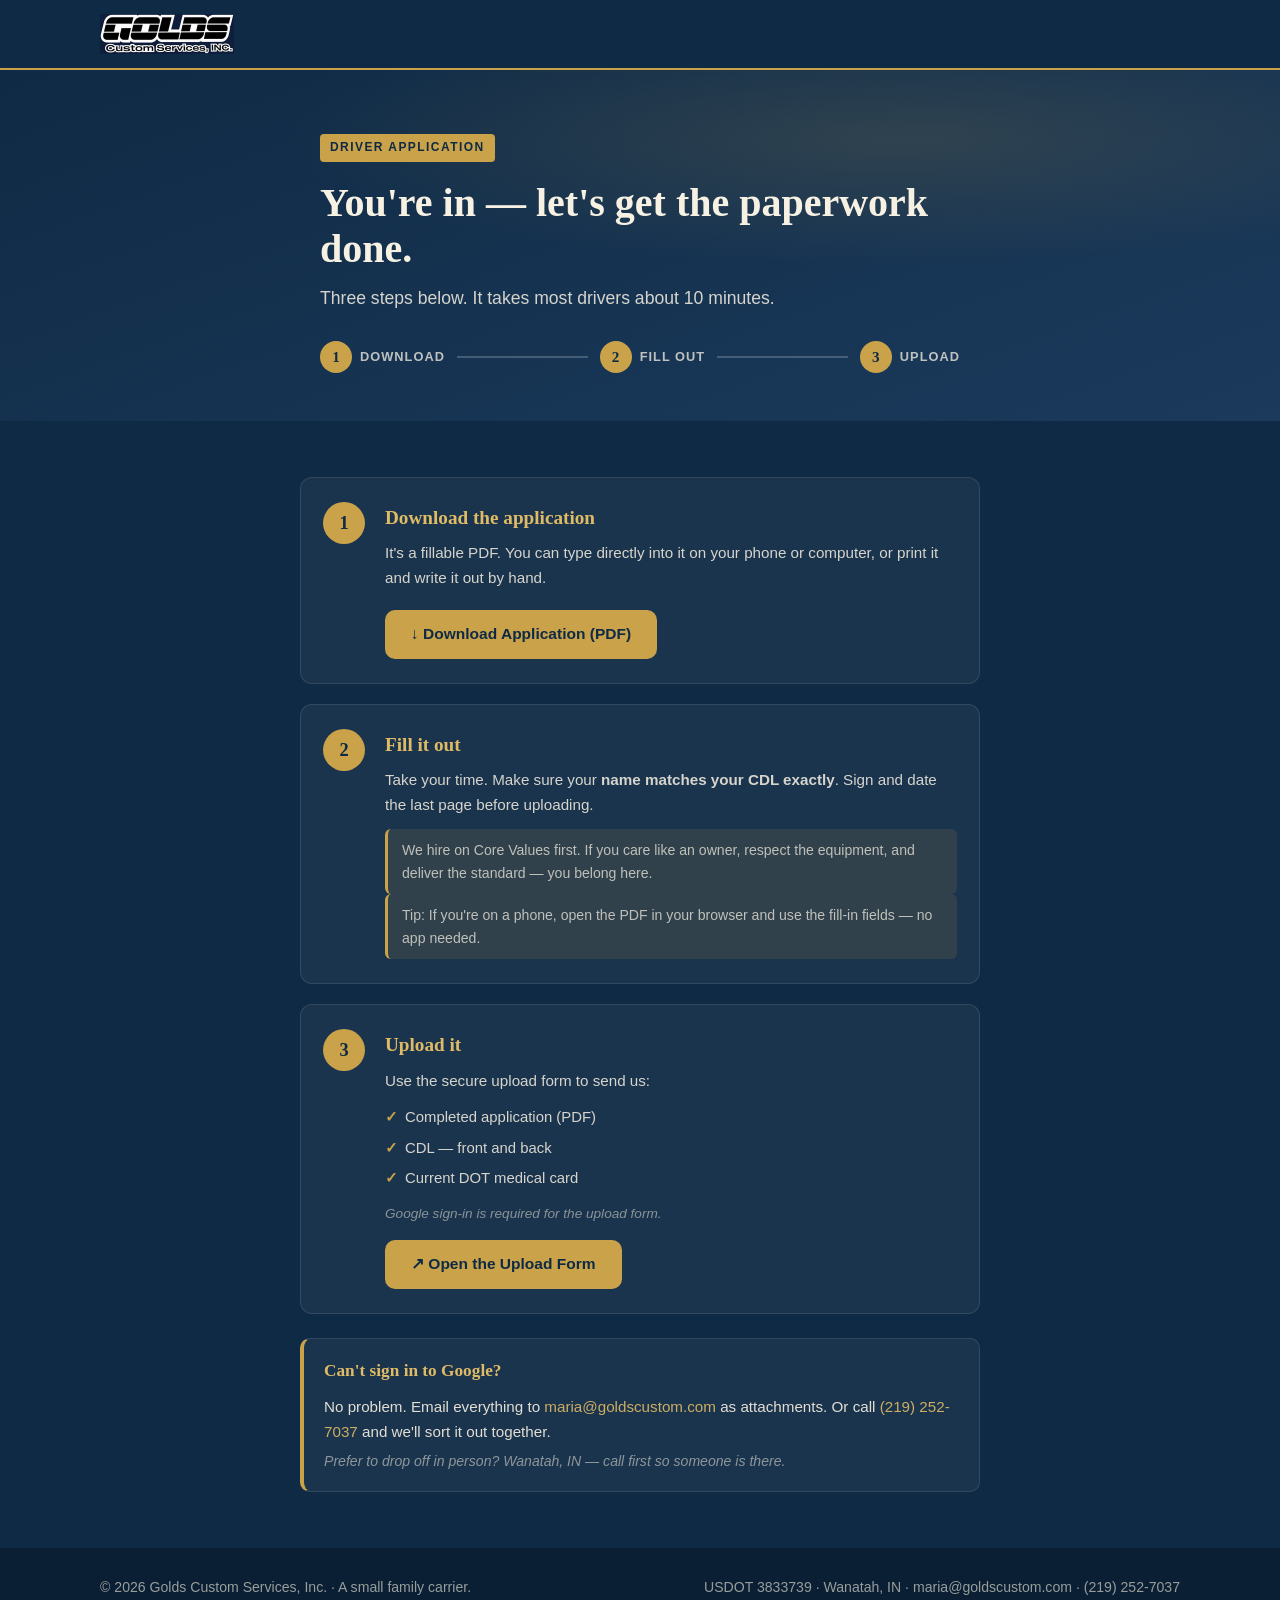
==== commit 1119c2c1: "VTO integration: Core Values, 10-Year Target, Three Uniques, Guarantee, Apply language - index.html:" ====
--- a/apply.html
+++ b/apply.html
@@ -69,6 +69,7 @@
         <div class="apply-step-body">
           <h2>Fill it out</h2>
           <p>Take your time. Make sure your <strong>name matches your CDL exactly</strong>. Sign and date the last page before uploading.</p>
+          <p class="apply-tip">We hire on Core Values first. If you care like an owner, respect the equipment, and deliver the standard — you belong here.</p>
           <p class="apply-tip">Tip: If you're on a phone, open the PDF in your browser and use the fill-in fields — no app needed.</p>
         </div>
       </div>
--- a/styles.css
+++ b/styles.css
@@ -568,6 +568,95 @@
 .care-block a { color: var(--gold-2); }
 .care-block a:hover { color: var(--cream); }
 
+/* ---------- Vision quote ---------- */
+
+.vision-quote {
+  margin: 28px 0 0;
+  padding: 20px 22px;
+  border-left: 4px solid var(--gold);
+  background: rgba(201,162,74,.07);
+  border-radius: 0 10px 10px 0;
+}
+.vision-quote p {
+  margin: 0 0 8px;
+  font-family: var(--font-serif);
+  font-size: 1.05rem;
+  line-height: 1.55;
+  color: var(--navy);
+  font-style: italic;
+}
+.vision-quote cite {
+  font-size: .82rem;
+  font-style: normal;
+  font-weight: 700;
+  letter-spacing: .08em;
+  text-transform: uppercase;
+  color: var(--burgundy);
+}
+
+/* ---------- Core Values ---------- */
+
+.core-values {
+  background: var(--navy);
+  color: var(--cream);
+}
+.core-values h2 { color: var(--cream); }
+
+.values-header {
+  text-align: center;
+  max-width: 680px;
+  margin: 0 auto 44px;
+}
+.values-sub {
+  color: rgba(247,241,227,.72);
+  font-size: 1rem;
+  margin: 8px 0 0;
+}
+
+.values-grid {
+  display: grid;
+  grid-template-columns: repeat(2, 1fr);
+  gap: 18px;
+}
+
+.value-card {
+  background: rgba(255,255,255,.05);
+  border: 1px solid rgba(255,255,255,.09);
+  border-top: 3px solid var(--gold);
+  border-radius: 10px;
+  padding: 26px 24px;
+  position: relative;
+}
+
+.value-num {
+  font-family: var(--font-serif);
+  font-size: 2.4rem;
+  font-weight: 700;
+  color: rgba(201,162,74,.18);
+  line-height: 1;
+  margin-bottom: 10px;
+  letter-spacing: -.02em;
+}
+
+.value-card h3 {
+  font-family: var(--font-serif);
+  font-size: 1.12rem;
+  color: var(--gold-2);
+  margin: 0 0 10px;
+  line-height: 1.3;
+}
+
+.value-card p {
+  color: rgba(247,241,227,.82);
+  font-size: .94rem;
+  line-height: 1.6;
+  margin: 0;
+}
+
+@media (max-width: 720px) {
+  .values-grid { grid-template-columns: 1fr; }
+}
+
 /* ---------- Apply page ---------- */
 
 .apply-hero { padding-bottom: 48px; }
